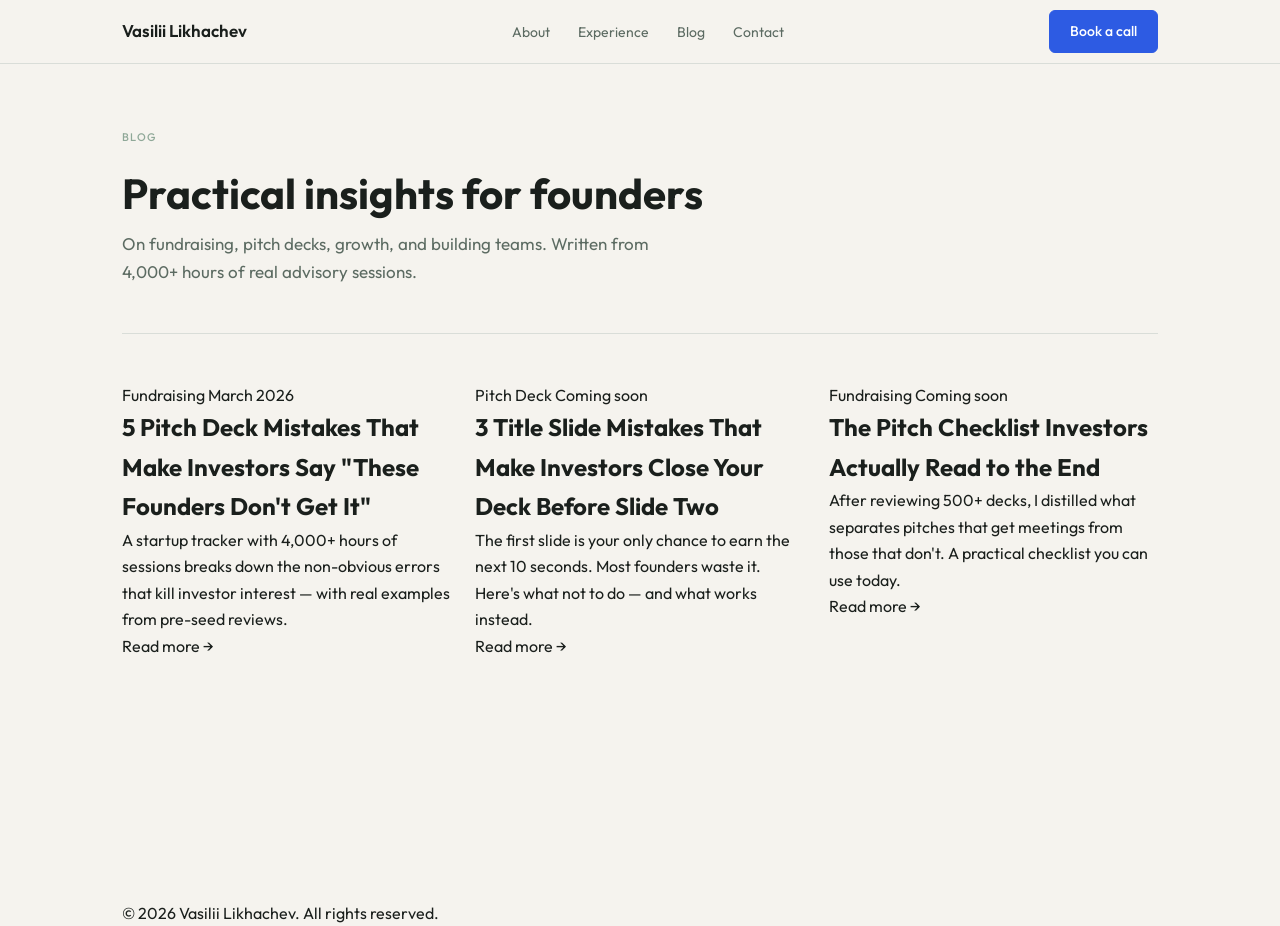
==== blog/index.html @ 40538818 "calendar_en_blog" ====
<!DOCTYPE html>
<html lang="en">
<head>
  <meta charset="UTF-8">
  <meta name="viewport" content="width=device-width, initial-scale=1.0">
  <title>Blog — Vasilii Likhachev</title>
  <meta name="description" content="Practical insights for seed and pre-seed founders on fundraising, pitch decks, growth, and building teams. By startup advisor Vasilii Likhachev.">
  <meta name="robots" content="index, follow">
  <link rel="canonical" href="https://vasiliilikhachev.com/blog/">
  <link rel="preconnect" href="https://fonts.googleapis.com">
  <link rel="preconnect" href="https://fonts.gstatic.com" crossorigin>
  <link href="https://fonts.googleapis.com/css2?family=Outfit:wght@400;500;600;700&display=swap" rel="stylesheet">
  <link rel="stylesheet" href="../assets/css/main.css">
  <link rel="stylesheet" href="../assets/css/blog-index.css">
</head>
<body>

  <nav class="nav" id="nav" role="navigation">
    <div class="nav-inner">
      <a href="/" class="nav-logo">Vasilii Likhachev</a>
      <ul class="nav-links" role="list">
        <li><a href="/#about">About</a></li>
        <li><a href="/#accelerators">Experience</a></li>
        <li><a href="/#blog">Blog</a></li>
        <li><a href="/#contact">Contact</a></li>
      </ul>
      <div class="nav-right">
        <a href="/#calendar" class="btn btn-primary">Book a call</a>
      </div>
      <button class="nav-hamburger" id="hamburger" aria-label="Toggle menu" aria-expanded="false">
        <span></span><span></span><span></span>
      </button>
    </div>
  </nav>

  <div class="nav-mobile" id="nav-mobile">
    <a href="/#about">About</a>
    <a href="/#accelerators">Experience</a>
    <a href="/#blog">Blog</a>
    <a href="/#contact">Contact</a>
    <a href="/#calendar" class="btn btn-primary">Book a call</a>
  </div>

  <main class="blog-index-main">
    <div class="container">
      <div class="blog-index-header">
        <p class="section-label">Blog</p>
        <h1 class="blog-index-title">Practical insights for founders</h1>
        <p class="blog-index-sub">On fundraising, pitch decks, growth, and building teams. Written from 4,000+ hours of real advisory sessions.</p>
      </div>

      <div class="blog-index-grid">

        <article class="blog-card">
          <div class="blog-card-meta">
            <span class="blog-tag">Fundraising</span>
            <span class="blog-date">March 2026</span>
          </div>
          <h2 class="blog-card-title">5 Pitch Deck Mistakes That Make Investors Say "These Founders Don't Get It"</h2>
          <p class="blog-card-excerpt">A startup tracker with 4,000+ hours of sessions breaks down the non-obvious errors that kill investor interest — with real examples from pre-seed reviews.</p>
          <a href="pitch-deck-mistakes.html" class="blog-read-more">Read more →</a>
        </article>

        <article class="blog-card">
          <div class="blog-card-meta">
            <span class="blog-tag">Pitch Deck</span>
            <span class="blog-date">Coming soon</span>
          </div>
          <h2 class="blog-card-title">3 Title Slide Mistakes That Make Investors Close Your Deck Before Slide Two</h2>
          <p class="blog-card-excerpt">The first slide is your only chance to earn the next 10 seconds. Most founders waste it. Here's what not to do — and what works instead.</p>
          <a href="title-slide-mistakes.html" class="blog-read-more">Read more →</a>
        </article>

        <article class="blog-card">
          <div class="blog-card-meta">
            <span class="blog-tag">Fundraising</span>
            <span class="blog-date">Coming soon</span>
          </div>
          <h2 class="blog-card-title">The Pitch Checklist Investors Actually Read to the End</h2>
          <p class="blog-card-excerpt">After reviewing 500+ decks, I distilled what separates pitches that get meetings from those that don't. A practical checklist you can use today.</p>
          <a href="pitch-checklist.html" class="blog-read-more">Read more →</a>
        </article>

      </div>
    </div>
  </main>

  <footer class="footer">
    <div class="container footer-inner">
      <span>© 2026 Vasilii Likhachev. All rights reserved.</span>
    </div>
  </footer>

  <script src="../assets/js/main.js"></script>
</body>
</html>
---- assets/css/main.css ----
/* ── Variables ─────────────────────────────────────────── */
:root {
  --bg:        #F5F3EE;
  --bg-alt:    #EAE8E2;
  --bg-card:   #FFFFFF;
  --text:      #1A1F1C;
  --text-2:    #5C6B62;
  --text-3:    #8FA898;
  --accent:    #2D5BE3;
  --accent-2:  #E4EBF9;
  --green:     #4A7C59;
  --green-2:   #DDE8E2;
  --border:    #D9DDD8;
  --border-2:  #BFC7BC;
  --radius-sm: 6px;
  --radius:    12px;
  --radius-lg: 20px;
  --font-sans: 'Outfit', 'Helvetica Neue', sans-serif;
  --max-w:     1100px;
  --nav-h:     64px;
  --transition: 0.2s ease;
}

/* ── Reset ─────────────────────────────────────────────── */
*, *::before, *::after { box-sizing: border-box; margin: 0; padding: 0; }
html { scroll-behavior: smooth; }
body {
  font-family: var(--font-sans);
  background: var(--bg);
  color: var(--text);
  font-size: 16px;
  line-height: 1.65;
  -webkit-font-smoothing: antialiased;
}
img { display: block; max-width: 100%; }
a { color: inherit; text-decoration: none; }

/* ── Layout ────────────────────────────────────────────── */
.container {
  max-width: var(--max-w);
  margin: 0 auto;
  padding: 0 2rem;
}
section { padding: 96px 0; }
.section-label {
  font-size: 11px;
  font-weight: 500;
  letter-spacing: 0.12em;
  text-transform: uppercase;
  color: var(--text-3);
  margin-bottom: 1.5rem;
}
.section-title {
  font-family: var(--font-sans);
  font-size: clamp(28px, 4vw, 40px);
  font-weight: 700;
  line-height: 1.2;
  color: var(--text);
  margin-bottom: 0.5rem;
}
.section-sub {
  font-size: 16px;
  color: var(--text-2);
  max-width: 560px;
  margin-bottom: 3rem;
}

/* ── NAV ───────────────────────────────────────────────── */
.nav {
  position: fixed;
  top: 0; left: 0; right: 0;
  height: var(--nav-h);
  background: rgba(245,243,238,0.88);
  backdrop-filter: blur(12px);
  -webkit-backdrop-filter: blur(12px);
  border-bottom: 1px solid var(--border);
  z-index: 100;
  transition: box-shadow var(--transition);
}
.nav.scrolled { box-shadow: 0 1px 16px rgba(0,0,0,0.06); }
.nav-inner {
  max-width: var(--max-w);
  margin: 0 auto;
  padding: 0 2rem;
  height: 100%;
  display: flex;
  align-items: center;
  justify-content: space-between;
  gap: 2rem;
}
.nav-logo {
  font-family: var(--font-sans);
  font-size: 17px;
  font-weight: 600;
  color: var(--text);
  white-space: nowrap;
  flex-shrink: 0;
}
.nav-links {
  display: flex;
  align-items: center;
  gap: 0.25rem;
  list-style: none;
}
.nav-links a {
  font-size: 14px;
  color: var(--text-2);
  padding: 6px 12px;
  border-radius: var(--radius-sm);
  transition: color var(--transition), background var(--transition);
}
.nav-links a:hover { color: var(--text); background: var(--bg-alt); }

.nav-right {
  display: flex;
  align-items: center;
  gap: 12px;
  flex-shrink: 0;
}

/* Lang toggle */
.lang-toggle {
  display: flex;
  align-items: center;
  gap: 2px;
  background: var(--bg-alt);
  border: 1px solid var(--border);
  border-radius: 8px;
  padding: 3px;
}
.lang-btn {
  font-size: 12px;
  font-weight: 500;
  padding: 4px 10px;
  border-radius: 5px;
  border: none;
  background: transparent;
  color: var(--text-2);
  cursor: pointer;
  transition: background var(--transition), color var(--transition);
}
.lang-btn.active {
  background: var(--bg-card);
  color: var(--text);
  box-shadow: 0 1px 4px rgba(0,0,0,0.08);
}
.lang-btn:hover:not(.active) { color: var(--text); }

/* CTA button */
.btn {
  display: inline-flex;
  align-items: center;
  gap: 6px;
  font-family: var(--font-sans);
  font-size: 14px;
  font-weight: 500;
  padding: 9px 20px;
  border-radius: var(--radius-sm);
  border: 1px solid transparent;
  cursor: pointer;
  transition: all var(--transition);
  text-decoration: none;
}
.btn-primary {
  background: var(--accent);
  color: #fff;
  border-color: var(--accent);
}
.btn-primary:hover {
  background: #2449c0;
  border-color: #2449c0;
}
.btn-secondary {
  background: transparent;
  color: var(--text);
  border-color: var(--border-2);
}
.btn-secondary:hover {
  background: var(--bg-alt);
  border-color: var(--border-2);
}
.btn-accent {
  background: var(--green);
  color: #fff;
  border-color: var(--green);
}
.btn-accent:hover { background: #3a6347; border-color: #3a6347; }

/* Mobile nav toggle */
.nav-hamburger {
  display: none;
  flex-direction: column;
  gap: 5px;
  cursor: pointer;
  padding: 4px;
  background: none;
  border: none;
}
.nav-hamburger span {
  display: block;
  width: 22px;
  height: 2px;
  background: var(--text);
  border-radius: 2px;
  transition: all 0.25s ease;
}

/* Mobile menu */
.nav-mobile {
  display: none;
  position: fixed;
  top: var(--nav-h);
  left: 0; right: 0;
  background: var(--bg);
  border-bottom: 1px solid var(--border);
  padding: 1.5rem 2rem 2rem;
  z-index: 99;
  flex-direction: column;
  gap: 0.25rem;
}
.nav-mobile.open { display: flex; }
.nav-mobile a {
  font-size: 16px;
  color: var(--text-2);
  padding: 10px 12px;
  border-radius: var(--radius-sm);
  transition: color var(--transition), background var(--transition);
}
.nav-mobile a:hover { color: var(--text); background: var(--bg-alt); }
.nav-mobile .btn { margin-top: 0.5rem; width: 100%; justify-content: center; }

/* ── Scroll offset for anchors ─────────────────────────── */
section[id], div[id] { scroll-margin-top: calc(var(--nav-h) + 16px); }

/* ── Divider ───────────────────────────────────────────── */
.divider { width: 100%; height: 1px; background: var(--border); }

/* ── Fade-in on scroll ─────────────────────────────────── */
.reveal {
  opacity: 0;
  transform: translateY(24px);
  transition: opacity 0.55s ease, transform 0.55s ease;
}
.reveal.visible {
  opacity: 1;
  transform: translateY(0);
}
---- assets/css/blog-index.css ----
.blog-index-main {
  padding-top: var(--nav-h);
  min-height: 100vh;
}
.blog-index-header {
  padding: 4rem 0 3rem;
  border-bottom: 1px solid var(--border);
  margin-bottom: 3rem;
}
.blog-index-title {
  font-family: var(--font-sans);
  font-size: clamp(28px, 4vw, 42px);
  font-weight: 700;
  color: var(--text);
  margin-bottom: 0.75rem;
  line-height: 1.15;
}
.blog-index-sub {
  font-size: 17px;
  color: var(--text-2);
  max-width: 540px;
  line-height: 1.6;
}
.blog-index-grid {
  display: grid;
  grid-template-columns: repeat(auto-fill, minmax(300px, 1fr));
  gap: 24px;
  padding-bottom: 6rem;
}
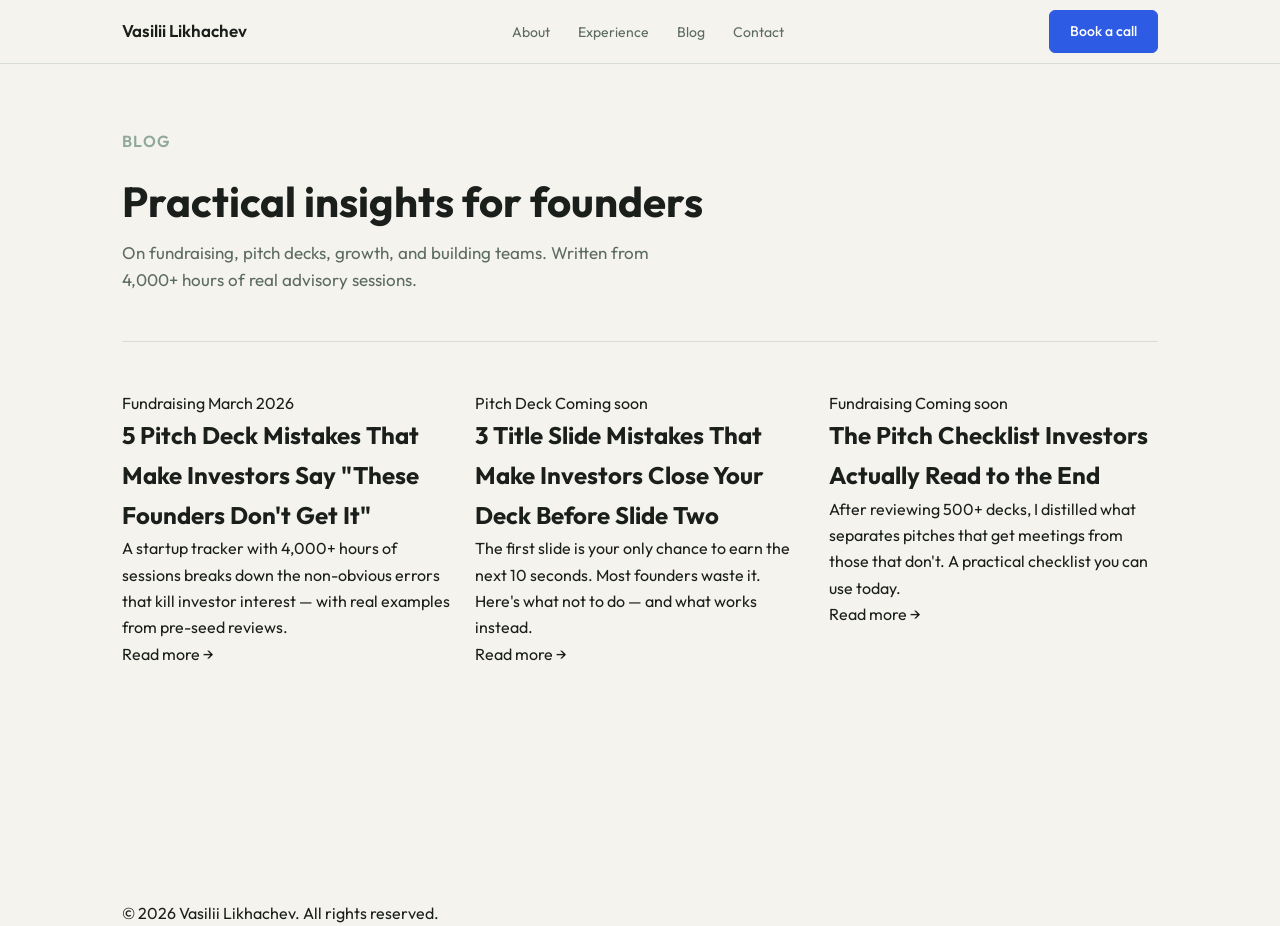
==== commit 3f2b5a68: "favicon" ====
--- a/blog/index.html
+++ b/blog/index.html
@@ -6,6 +6,8 @@
   <title>Blog — Vasilii Likhachev</title>
   <meta name="description" content="Practical insights for seed and pre-seed founders on fundraising, pitch decks, growth, and building teams. By startup advisor Vasilii Likhachev.">
   <meta name="robots" content="index, follow">
+  <link rel="icon" type="image/png" href="../assets/images/favicon.png">
+  <link rel="apple-touch-icon" href="../assets/images/favicon.png">
   <link rel="canonical" href="https://vasiliilikhachev.com/blog/">
   <link rel="preconnect" href="https://fonts.googleapis.com">
   <link rel="preconnect" href="https://fonts.gstatic.com" crossorigin>
--- a/assets/css/main.css
+++ b/assets/css/main.css
@@ -43,9 +43,9 @@
 }
 section { padding: 96px 0; }
 .section-label {
-  font-size: 11px;
-  font-weight: 500;
-  letter-spacing: 0.12em;
+  font-size: 16px;
+  font-weight: 600;
+  letter-spacing: 0.08em;
   text-transform: uppercase;
   color: var(--text-3);
   margin-bottom: 1.5rem;
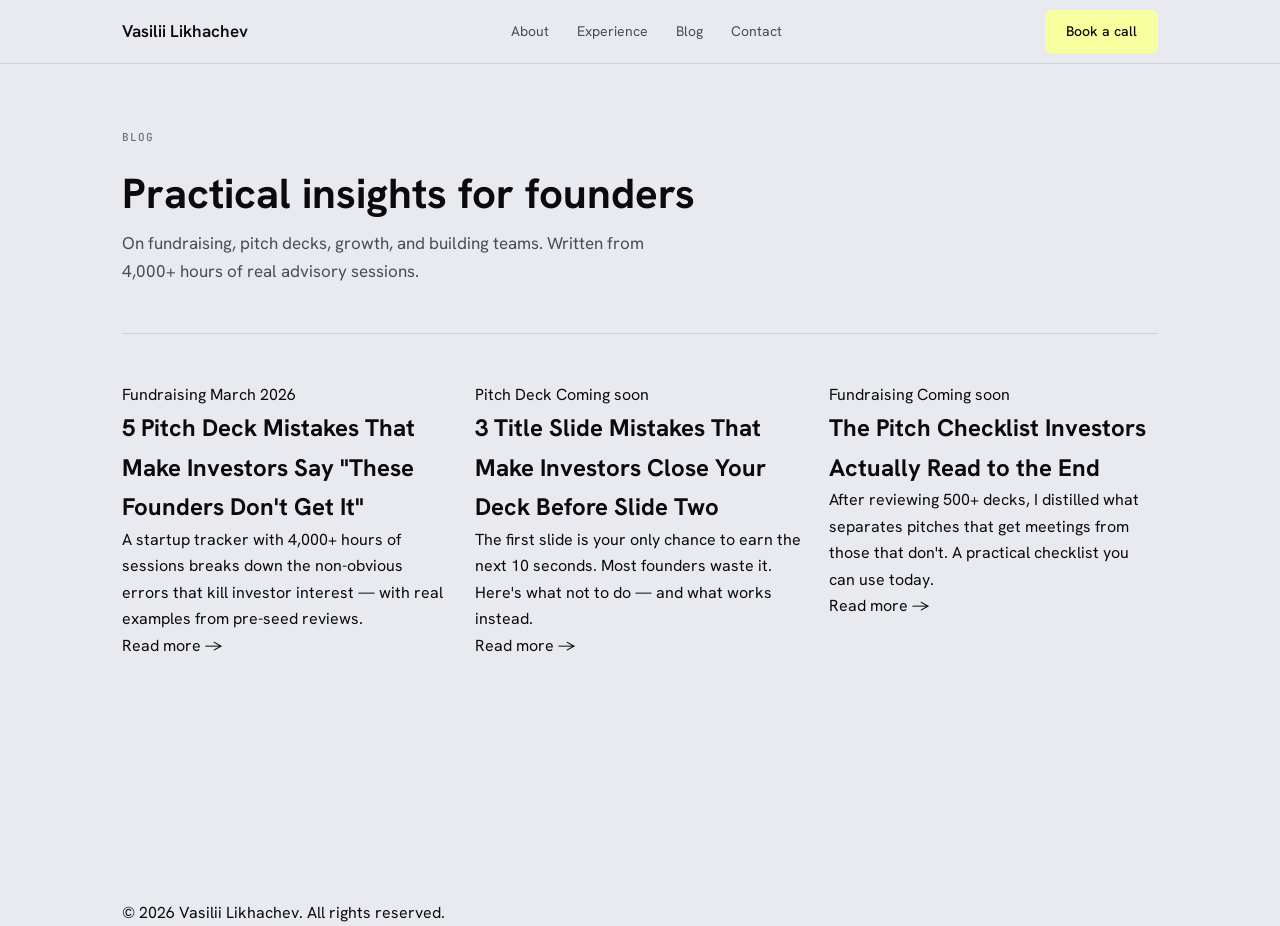
==== commit bf5d33cb: "restyle: design system tokens + pitch checklist page - Merged design system tokens into main.css :ro" ====
--- a/blog/index.html
+++ b/blog/index.html
@@ -11,7 +11,7 @@
   <link rel="canonical" href="https://vasiliilikhachev.com/blog/">
   <link rel="preconnect" href="https://fonts.googleapis.com">
   <link rel="preconnect" href="https://fonts.gstatic.com" crossorigin>
-  <link href="https://fonts.googleapis.com/css2?family=Outfit:wght@400;500;600;700&display=swap" rel="stylesheet">
+  <link href="https://fonts.googleapis.com/css2?family=Hanken+Grotesk:ital,wght@0,300..800;1,300..700&family=JetBrains+Mono:wght@400;500;600&display=swap" rel="stylesheet">
   <link rel="stylesheet" href="../assets/css/main.css">
   <link rel="stylesheet" href="../assets/css/blog-index.css">
 </head>
--- a/assets/css/main.css
+++ b/assets/css/main.css
@@ -1,21 +1,42 @@
 /* ── Variables ─────────────────────────────────────────── */
 :root {
-  --bg:        #F5F3EE;
-  --bg-alt:    #EAE8E2;
+  /* Neutral palette — cool light-gray canvas */
+  --bg:        #E8EAEF;
+  --bg-alt:    #EEF0F4;
   --bg-card:   #FFFFFF;
-  --text:      #1A1F1C;
-  --text-2:    #5C6B62;
-  --text-3:    #8FA898;
-  --accent:    #2D5BE3;
-  --accent-2:  #E4EBF9;
-  --green:     #4A7C59;
-  --green-2:   #DDE8E2;
-  --border:    #D9DDD8;
-  --border-2:  #BFC7BC;
+  --text:      #0B0B0D;
+  --text-2:    #494C54;
+  --text-3:    #6C707A;
+  /* Accent — highlighter yellow (use as background, not text color) */
+  --accent:          #F7FF9E;
+  --accent-hover:    #EEFA84;
+  --accent-2:        rgba(247,255,158,0.45);
+  --accent-contrast: #0B0B0D;
+  /* Green — secondary accent for tags/badges */
+  --green:     #2BA85F;
+  --green-2:   #D6F5E3;
+  /* Borders */
+  --border:    rgba(11,11,13,0.10);
+  --border-2:  rgba(11,11,13,0.18);
+  /* Inverse / dark surfaces */
+  --black:     #000000;
+  /* Blueprint grid */
+  --grid-line: rgba(36,46,78,0.07);
+  /* Status colors (for checklist badges etc.) */
+  --danger:    #E5484D;
+  --warning:   #C98A12;
+  --success:   #2BA85F;
+  /* Shadows */
+  --shadow-sm: 0 2px 8px rgba(17,22,40,0.08);
+  --shadow-md: 0 8px 24px rgba(17,22,40,0.10);
+  /* Radius */
   --radius-sm: 6px;
-  --radius:    12px;
-  --radius-lg: 20px;
-  --font-sans: 'Outfit', 'Helvetica Neue', sans-serif;
+  --radius:    14px;
+  --radius-lg: 24px;
+  /* Fonts */
+  --font-sans: 'Hanken Grotesk', 'Space Grotesk', system-ui, -apple-system, 'Segoe UI', sans-serif;
+  --font-mono: 'JetBrains Mono', ui-monospace, 'SF Mono', Menlo, monospace;
+  /* Layout */
   --max-w:     1100px;
   --nav-h:     64px;
   --transition: 0.2s ease;
@@ -43,8 +64,9 @@
 }
 section { padding: 96px 0; }
 .section-label {
-  font-size: 16px;
-  font-weight: 600;
+  font-family: var(--font-mono);
+  font-size: 11px;
+  font-weight: 500;
   letter-spacing: 0.08em;
   text-transform: uppercase;
   color: var(--text-3);
@@ -70,7 +92,7 @@
   position: fixed;
   top: 0; left: 0; right: 0;
   height: var(--nav-h);
-  background: rgba(245,243,238,0.88);
+  background: rgba(232,234,239,0.88);
   backdrop-filter: blur(12px);
   -webkit-backdrop-filter: blur(12px);
   border-bottom: 1px solid var(--border);
@@ -163,12 +185,12 @@
 }
 .btn-primary {
   background: var(--accent);
-  color: #fff;
+  color: var(--accent-contrast);
   border-color: var(--accent);
 }
 .btn-primary:hover {
-  background: #2449c0;
-  border-color: #2449c0;
+  background: var(--accent-hover);
+  border-color: var(--accent-hover);
 }
 .btn-secondary {
   background: transparent;
